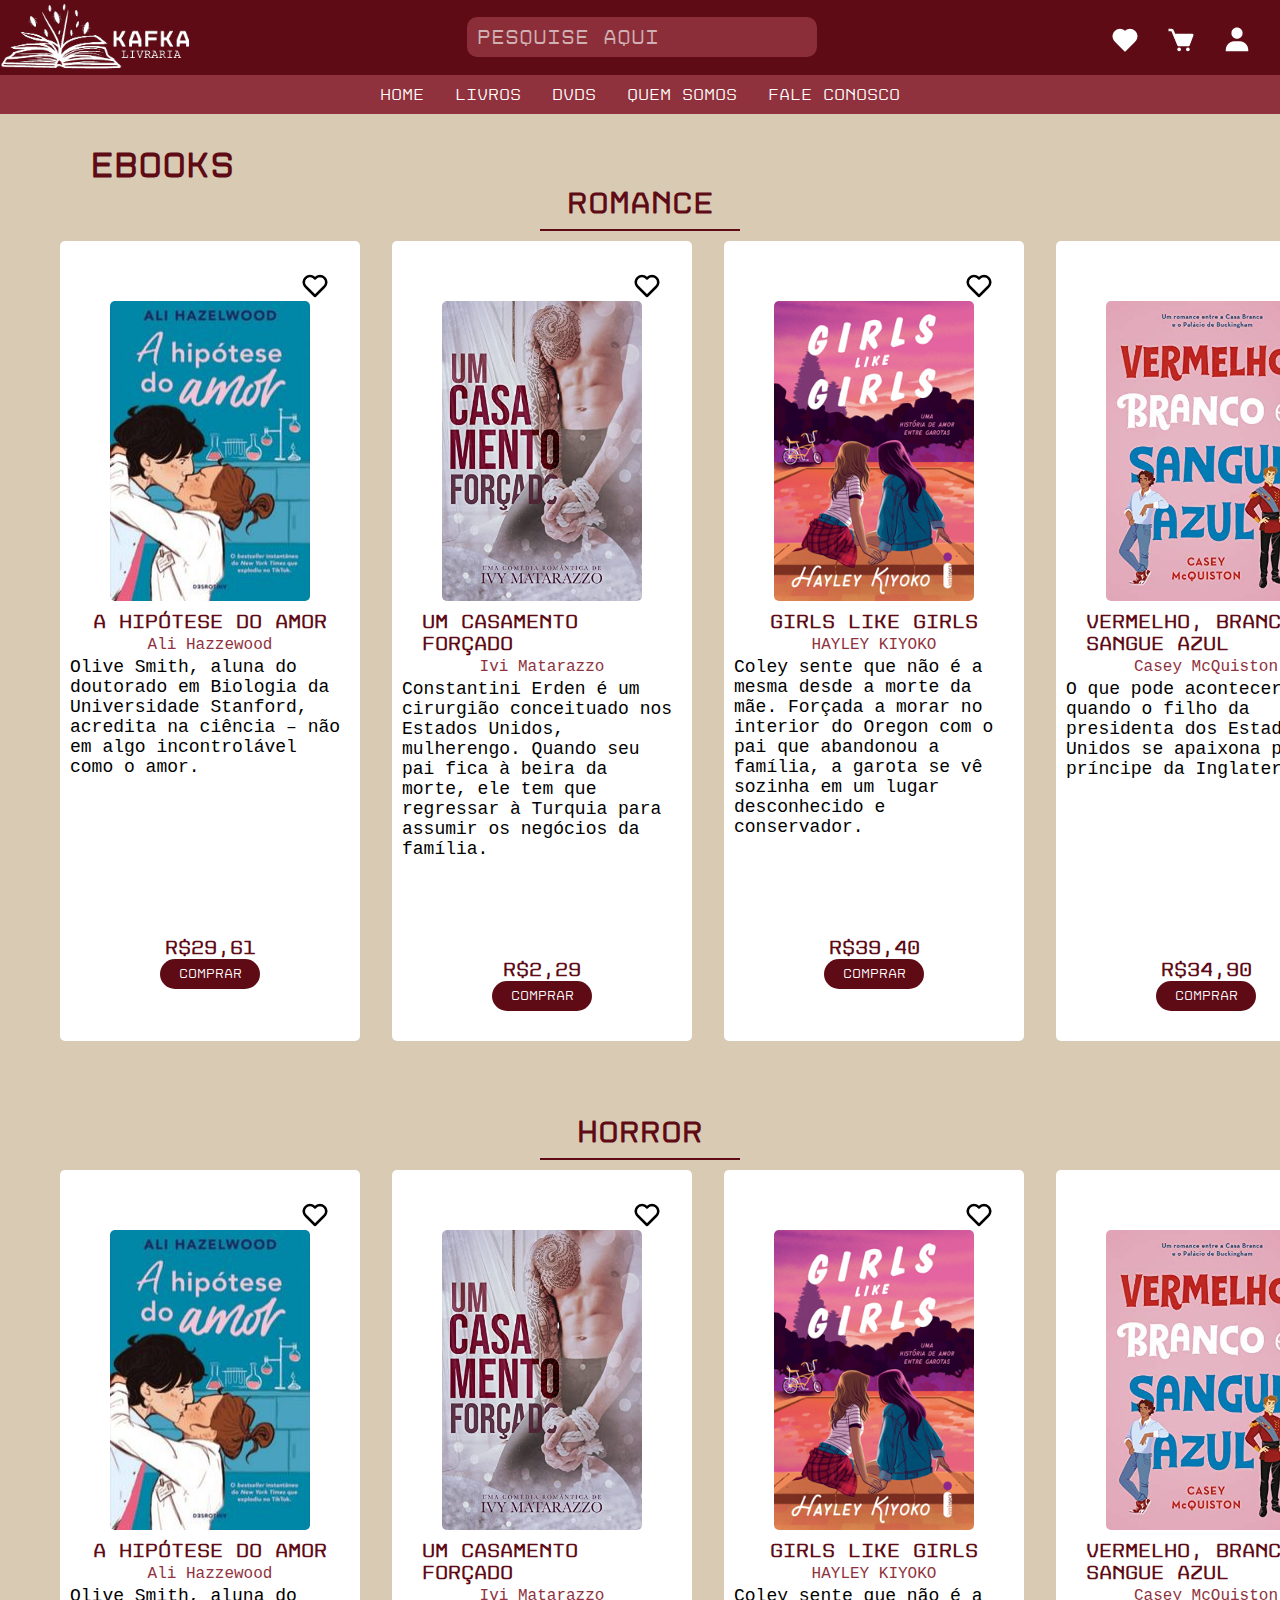
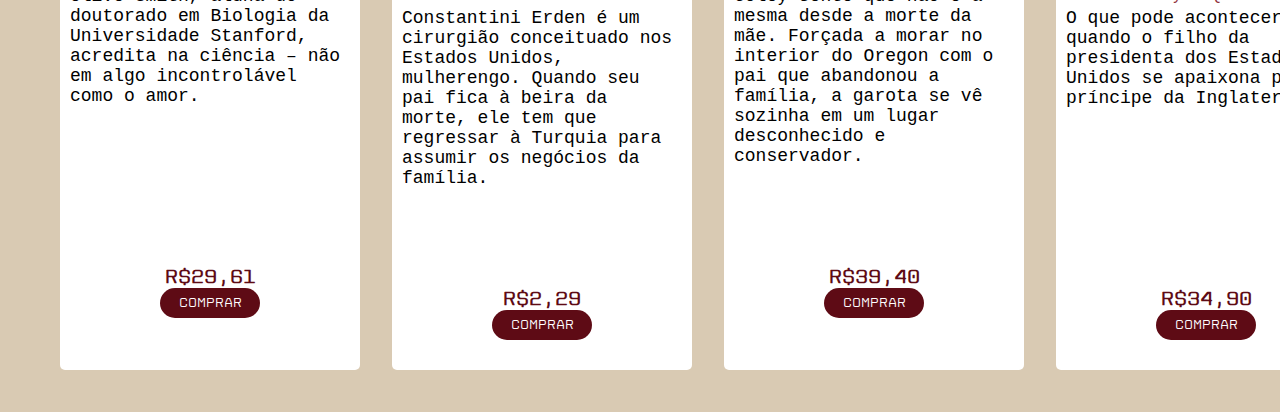
==== site/html/ebook.html @ 9cb6dac9 "ajuste livre, adição dos cards e da pagina ebook" ====
<!DOCTYPE html>
<html lang="en">

<head>
    <meta charset="UTF-8">
    <meta http-equiv="X-UA-Compatible" content="IE=edge">
    <meta name="viewport" content="width=device-width, initial-scale=1.0">
    <meta name="description" content="livrariaKafka">
    <meta name="author" content="Victoria Guimaraes">
    <meta name="keywords" content="livraria">
    <title>Ebooks</title>
    <link rel="shortcut icon" href="img/header/iconPag.png">
    <link rel="stylesheet" type="text/css" href="css/reader.css">
    <link rel="stylesheet" type="text/css" href="css/home.css">
    <link rel="stylesheet" type="text/css" href="css/ebook.css">
    <link rel="stylesheet" href="https://cdnjs.cloudflare.com/ajax/libs/font-awesome/6.3.0/css/all.min.css"
        integrity="sha512-SzlrxWUlpfuzQ+pcUCosxcglQRNAq/DZjVsC0lE40xsADsfeQoEypE+enwcOiGjk/bSuGGKHEyjSoQ1zVisanQ=="
        crossorigin="anonymous" referrerpolicy="no-referrer" />
    <script src="js/flipbook.js" defer></script>
</head>

<body>

    <header>

        <!-- Logo e caixa de pesquisa -->
        <img id="kafkaLogo" src="img/header/kafkaLogo.png">
        <div class="search_box">
            <input type="text" placeholder="Pesquise aqui">
            <i id="search" class="fa-solid fa-magnifying-glass"></i>
        </div>

        <!-- Lista de icons -->
        <ul>
            <li><a href="#" class="iconMenu"><img src="img/header/iconHeart.png"></a></li>
            <li><a href="#" class="iconMenu"><img src="img/header/iconCar.png"></a></li>
            <li><a href="#" class="iconMenu"><img src="img/header/iconUser.png"></a></li>
        </ul>

    </header>

    <!-- Menu e submenu -->
    <nav class="navigation">

        <ul>
            <li class="menuItens"><a href="home.html">Home</a></li>
            <li class="menuItens"><a href="#">Livros</a>
                <!-- Submenu -->
                <!-- <div class="div-submenu"> -->
                <ul>
                    <li class="subMenu"><a href="#">Geek</a></li>
                    <li class="subMenu"><a href="#">Ebook</a></li>
                    <li class="subMenu"><a href="#">Infantil</a></li>
                    <li class="subMenu"><a href="#">Ofertas</a></li>
                    <li class="subMenu"><a href="#">Estudos</a></li>
                    <li class="subMenu"><a href="#">Importados</a></li>
                </ul>
                </div>
            </li>
            <li class="menuItens"><a href="#">DVDs</a></li>
            <li class="menuItens"><a href="#">Quem Somos</a></li>
            <li class="menuItens"><a href="#">Fale Conosco</a></li>
        </ul>
    </nav>

    <main>
        <section>
            <div class="area-card">

                <h1>Ebooks</h1>
                <h2>Romance</h2>

                <div class="slider">
                    <div class="card">

                        <div class="fav">
                        </div>
                        <img class="imagem" src="/site/html/img/ebook/a-hipotese-do-amor.jpg" alt="">
                        <h3>A Hipótese do Amor</h3>

                        <p class="autor">Ali Hazzewood</p>
                        <div class="estrelas"><i class="fa-solid fa-star"></i>
                            <i class="fa-solid fa-star"></i>
                            <i class="fa-solid fa-star"></i>
                            <i class="fa-solid fa-star"></i>
                            <i class="fa-regular fa-star"></i>
                        </div>
                        <div class="sinopse">
                            <p>Olive Smith, aluna do doutorado em Biologia da Universidade Stanford, acredita na ciência
                                – não
                                em
                                algo incontrolável como o amor.</p>
                        </div>
                        <div class="preco">
                            <h3 class="valor">R$29,61</h3>
                        </div>
                        <a href="#"><button>Comprar</button></a>
                    </div>

                    <div class="card">

                        <div class="fav">
                        </div>
                        <img class="imagem" src="/site/html/img/ebook/ebook-casamento.jpg" alt="">
                        <h3>UM CASAMENTO FORÇADO</h3>
                        <p class="autor">Ivi Matarazzo</p>
                        <div class="estrelas"><i class="fa-solid fa-star"></i>
                            <i class="fa-solid fa-star"></i>
                            <i class="fa-solid fa-star"></i>
                            <i class="fa-solid fa-star"></i>
                            <i class="fa-regular fa-star"></i>
                        </div>
                        <div class="sinopse">
                            <p>Constantini Erden é um cirurgião conceituado nos Estados Unidos,
                                mulherengo. Quando seu pai fica à beira
                                da morte, ele tem que regressar à Turquia para assumir os negócios da família.</p>
                        </div>
                        <div class="preco">
                            <h3 class="valor">R$2,29</h3>
                        </div>
                        <a href="#"><button>Comprar</button></a>
                    </div>

                    <div class="card">

                        <div class="fav">
                        </div>
                        <img class="imagem" src="/site/html/img/ebook/girlslikegirls.jpg" alt="">
                        <h3>Girls Like Girls</h3>

                        <p class="autor">HAYLEY KIYOKO</p>
                        <div class="estrelas"><i class="fa-solid fa-star"></i>
                            <i class="fa-solid fa-star"></i>
                            <i class="fa-solid fa-star"></i>
                            <i class="fa-solid fa-star"></i>
                            <i class="fa-regular fa-star"></i>
                        </div>
                        <div class="sinopse">
                            <p>Coley sente que não é a mesma desde a morte da mãe. Forçada a morar no interior do Oregon
                                com o
                                pai que abandonou a família, a garota se vê sozinha em um lugar desconhecido e
                                conservador.</p>
                        </div>
                        <div class="preco">
                            <h3 class="valor">R$39,40</h3>
                        </div>
                        <a href="#"><button>Comprar</button></a>
                    </div>

                    <div class="card">

                        <div class="fav">
                        </div>
                        <img class="imagem" src="/site/html/img/ebook/vermelho-branco-e-sangue-azul.jpg" alt="">
                        <h3>Vermelho, branco e sangue azul</h3>

                        <p class="autor">Casey McQuiston </p>
                        <div class="estrelas"><i class="fa-solid fa-star"></i>
                            <i class="fa-solid fa-star"></i>
                            <i class="fa-solid fa-star"></i>
                            <i class="fa-solid fa-star"></i>
                            <i class="fa-regular fa-star"></i>
                        </div>
                        <div class="sinopse">
                            <p>O que pode acontecer quando o filho da presidenta dos Estados Unidos se apaixona pelo
                                príncipe da
                                Inglaterra?</p>
                        </div>
                        <div class="preco">
                            <h3 class="valor">R$34,90</h3>
                        </div>
                        <a href="#"><button>Comprar</button></a>
                    </div>


                </div>
            </div>

            <div class="area-card">

                <h2>Horror</h2>

                <div class="slider">
                    <div class="card">

                        <div class="fav">
                        </div>
                        <img class="imagem" src="/site/html/img/ebook/a-hipotese-do-amor.jpg" alt="">
                        <h3>A Hipótese do Amor</h3>

                        <p class="autor">Ali Hazzewood</p>
                        <div class="estrelas"><i class="fa-solid fa-star"></i>
                            <i class="fa-solid fa-star"></i>
                            <i class="fa-solid fa-star"></i>
                            <i class="fa-solid fa-star"></i>
                            <i class="fa-regular fa-star"></i>
                        </div>
                        <div class="sinopse">
                            <p>Olive Smith, aluna do doutorado em Biologia da Universidade Stanford, acredita na ciência
                                – não
                                em
                                algo incontrolável como o amor.</p>
                        </div>
                        <div class="preco">
                            <h3 class="valor">R$29,61</h3>
                        </div>
                        <a href="#"><button>Comprar</button></a>
                    </div>

                    <div class="card">

                        <div class="fav">
                        </div>
                        <img class="imagem" src="/site/html/img/ebook/ebook-casamento.jpg" alt="">
                        <h3>UM CASAMENTO FORÇADO</h3>
                        <p class="autor">Ivi Matarazzo</p>
                        <div class="estrelas"><i class="fa-solid fa-star"></i>
                            <i class="fa-solid fa-star"></i>
                            <i class="fa-solid fa-star"></i>
                            <i class="fa-solid fa-star"></i>
                            <i class="fa-regular fa-star"></i>
                        </div>
                        <div class="sinopse">
                            <p>Constantini Erden é um cirurgião conceituado nos Estados Unidos,
                                mulherengo. Quando seu pai fica à beira
                                da morte, ele tem que regressar à Turquia para assumir os negócios da família.</p>
                        </div>
                        <div class="preco">
                            <h3 class="valor">R$2,29</h3>
                        </div>
                        <a href="#"><button>Comprar</button></a>
                    </div>

                    <div class="card">

                        <div class="fav">
                        </div>
                        <img class="imagem" src="/site/html/img/ebook/girlslikegirls.jpg" alt="">
                        <h3>Girls Like Girls</h3>

                        <p class="autor">HAYLEY KIYOKO</p>
                        <div class="estrelas"><i class="fa-solid fa-star"></i>
                            <i class="fa-solid fa-star"></i>
                            <i class="fa-solid fa-star"></i>
                            <i class="fa-solid fa-star"></i>
                            <i class="fa-regular fa-star"></i>
                        </div>
                        <div class="sinopse">
                            <p>Coley sente que não é a mesma desde a morte da mãe. Forçada a morar no interior do Oregon
                                com o
                                pai que abandonou a família, a garota se vê sozinha em um lugar desconhecido e
                                conservador.</p>
                        </div>
                        <div class="preco">
                            <h3 class="valor">R$39,40</h3>
                        </div>
                        <a href="#"><button>Comprar</button></a>
                    </div>

                    <div class="card">

                        <div class="fav">
                        </div>
                        <img class="imagem" src="/site/html/img/ebook/vermelho-branco-e-sangue-azul.jpg" alt="">
                        <h3>Vermelho, branco e sangue azul</h3>

                        <p class="autor">Casey McQuiston </p>
                        <div class="estrelas"><i class="fa-solid fa-star"></i>
                            <i class="fa-solid fa-star"></i>
                            <i class="fa-solid fa-star"></i>
                            <i class="fa-solid fa-star"></i>
                            <i class="fa-regular fa-star"></i>
                        </div>
                        <div class="sinopse">
                            <p>O que pode acontecer quando o filho da presidenta dos Estados Unidos se apaixona pelo
                                príncipe da
                                Inglaterra?</p>
                        </div>
                        <div class="preco">
                            <h3 class="valor">R$34,90</h3>
                        </div>
                        <a href="#"><button>Comprar</button></a>
                    </div>


                </div>
            </div>
        </section>
    </main>
</body>

</html>
---- site/html/css/reader.css ----
@charset "utf-8";

/* Variaveis */
:root {
    --cor1: #5e0b15;
    --cor2: #90323d;
    --cor3: #d9cab3;
    --cor4: #bc8034;
    --cor5: #000000;
    --branco: #ffffff;
}

/* Importando fonte */
@font-face {
    font-family: disquete;
    src: url(./fonte/FontsFree-Net-Disket-Mono-Regular.ttf);
}

/* Configuração geral da página */
* {
    padding: 0;
    margin: 0;
    box-sizing: border-box;
}

/* Alterando posição e cor do header */
header {
    display: flex;
    width: 100%;
    background-color: var(--cor1);
    position: relative;
    justify-content: space-between;
}

/* Alterando tamanho e margens da logo */
#kafkaLogo {
    width: 15%;
    margin-bottom: 0.3%;
}

/* Alterando margem e estilização do ul */
header ul {
    display: flex;
    list-style: none;
    margin: 10px 5px;
}

/* Alterando margin e padding do li */
header ul li {
    margin: 15px 3px 5px 3px;
    padding-right: 10px;
}

/* Alterando padding dos icones presente no li */
header ul li img {
    padding-right: 10px;
}

/* Duração da animação do hover */
.iconMenu {
    transition: all 0.2s;
}

/* Estilização da linha do hover */
.iconMenu:hover {
    text-decoration: underline;
    border-bottom: 3px solid var(--branco);
}

/* Opacidade da linha */
.iconMenu:hover::after {
    opacity: 1;

}

/* Transição do hover */
.iconMenu::after {
    content: '';
    opacity: 0;
    transition: all 0.2s;
    height: 3px;
    background-color: var(--branco);
    position: absolute;
    bottom: 0;
    left: 0;
}

/* Definindo tamanho da barra de pesquisa */
header .search_box {
    display: flex;
    margin: auto 0;
    height: 40px;
    line-height: 35px;
}

/* Definindo propriedades da caixa do input */
header .search_box input {
    border: none;
    color: var(--branco);
    opacity: 0.9;
    border-radius: 10px;
    background-color: var(--cor2);
    height: 100%;
    padding: 0 10px;
    font-size: 20px;
    width: 350px;
}


/* Estilizando placeholder */
header .search_box input::placeholder {
    color: var(--branco);
    opacity: 0.7;
    font-family: disquete;
}

/* Estilizando icon da barra de pesquisa */
header .search_box i {
    color: var(--branco);
    font-size: 20px;
    height: 100%;
    left: 2px;
    padding: 5px;
    position: relative;
    cursor: pointer;
    transition: all 0.4s;
    z-index: 1;
}

/* Hover da caixa de pesquisa */
header .search_box i:hover {
    background-color: var(--branco);
    color: var(--cor1);
    border-radius: 50px;
}

/* Centralizando e estilizando o nav */
nav {
    display: flex;
    justify-content: center;
    background-color: var(--cor2);
    font-family: disquete;
}

/* Retirando os  icones do ul */
.navigation ul {
    list-style: none;
    padding: 0;
}

/* Estilizando cor do background dos uls */
.navigation ul {
    background-color: var(--cor2);
}

/* Deixando o li fixado */
.navigation ul li {
    display: inline;
    position: relative;
}

/* Retirnado as decorações do link e cronometrando a duração da transição */
.navigation ul li a {
    color: var(--branco);
    display: inline-block;
    text-decoration: none;
    padding: 10px;
    transition: all 0.3s;
}

/* Personalizando o hover */
.navigation ul li a:hover {
    background-color: var(--branco);
    border-radius: 40px;
}

/* Personalizando as cores do hover */
.navigation ul li a:hover {
    background-color: var(--branco);
    color: var(--cor1);
}

/* Escondendo o submenu */
.navigation ul ul {
    display: none;
    left: 0;
    position: absolute;
    z-index: 99;
}

/* Configurando o submenu para aparecer com o hover */
.navigation ul li:hover ul {
    display: block;
    position: absolute;
}

/* Estilizando o submenu */
.navigation ul ul {
    width: 150px;
    border-radius: 5px 5px 20px 20px;
}

/* Ocupando todo o bloco do submenu com um link */
.navigation ul ul li a {
    display: block;
}
---- site/html/css/home.css ----
@charset "utf-8";

Variaveis:root {
    --cor1: #5e0b15;
    --cor2: #90323d;
    --cor3: #d9cab3;
    --cor4: #bc8034;
    --cor5: #000000;
    --branco: #ffffff;
}

/* Importando fonte */
@font-face {
    font-family: disquete;
    src: url(./fonte/FontsFree-Net-Disket-Mono-Regular.ttf);
}

/* Configuração geral da página */
* {
    padding: 0;
    margin: 0;
    box-sizing: border-box;
}

/* Cor do body */
body {
    background-color: var(--cor3);
}

/* Cor dos icons */
a i {
    color: var(--cor5);
}

/* Desativando a estilização padrão do ul e pondo os objetos na mesma linha */
.icons-circulo ul {
    list-style: none;
    display: inline-flex;
    justify-content: space-around;
}

/* Posição dos icons */
.icons-circulo {
    position: absolute;
    top: 23%;
    left: 40%;
    transform: translate(-20%, -50%);

}

/* Configuração total dos icons */
.icons-circulo a {
    display: inline-flex;
    text-decoration: none;
    width: 70px;
    height: 70px;
    background-color: var(--cor4);
    margin: 0 6px;
    border-radius: 50px;
    justify-content: space-around;
    align-items: center;
    transition: 0.4s;
    font-size: 40px;
}

/* Mudando background com hover */
.icons-circulo a:hover {
    background-color: var(--cor2);
}

/* Cronometrando a transição */
.icons-circulo a i {
    transition: 0.4s all;
}

/* Rodando os icons */
.icons-circulo a:hover>i {
    transform: rotate(360deg);
}
---- site/html/css/ebook.css ----
@charset "utf-8";

/* Variaveis */
:root {
    --cor1: #5e0b15;
    --cor2: #90323d;
    --cor3: #d9cab3;
    --cor4: #bc8034;
    --cor5: #000000;
    --branco: #ffffff;
}

/* Importando fonte */
@font-face {
    font-family: disquete;
    src: url(./fonte/FontsFree-Net-Disket-Mono-Regular.ttf);
}

body {
    background-color: var(--cor3);
}

.area-card {
    padding: 2rem 0;
    padding: 2rem 0;
    margin-left: 50px;
}

.area-card h1 {
    font-family: disquete;
    font-size: 35px;
    color: var(--cor1);
    margin-left: 40px;
}

.area-card h2 {
    font-family: disquete;
    color: var(--cor1);
    font-weight: 300px;
    font-size: 30px;
    position: relative;
    margin-bottom: 3rem;
    margin-bottom: 10px;
    margin-left: -50px;
    text-align: center;
}

.area-card h2::after {
    content: "";
    position: absolute;
    width: 200px;
    height: 2px;
    background-color: var(--cor1);
    bottom: -10px;
    left: 0;
    right: 0;
    margin: auto;
}

.area-card  h3 {
    color: var(--cor1);
    font-family: disquete;
}

.valor h3 {
    color: var(--cor1);
    font-family: disquete;
    margin-bottom: 10px;
}

.slider {
    display: flex;
}

.slider .card {
    background-color: var(--branco);
    border-radius: 5px;
    margin: 10px;
    margin-right: 22px;
    padding: 30px;
    box-shadow: 0px 4px -5px rgba(0, 0, 0, 0.75);
    box-shadow: 0px 4px -5px rgba(0, 0, 0, 0.75);
    box-shadow: 0px 4px -5px rgba(0, 0, 0, 0.75);
    width: 300px;
   left: 100%;
    display: flex;
    flex-direction: column;
    align-items: center;
}

.slider .card .imagem {
    width: 200px;
    height: 300px;
    border-radius: 5px;
    margin-bottom: 10px;
}

.slider .card .fav {
    background-image: url(/site/html/img/ebook/heart-regular-24.png);
    height: 30px;
    width: 30px;
    background-size: 30px;
    display: flex;
    place-self: flex-end;
    transition: 0.3 all ease;
    cursor: pointer;
}

.slider .card .fav:hover {
    background-image: url(/site/html/img/ebook/heart-solid-24.png);
}

.estrelas i {
    color: #bc8034;
    margin-top: 15px;
}

.card .sinopse {
    font-family: 'Courier New', Courier, monospace;
    font-size: 18px;
    width: 280px;
    height: 280px;
}

.card .autor {
    font-family: 'Courier New', Courier, monospace;
    color: var(--cor2);
    margin: 3px;
}

.card button {
    width: 100px;
    height: 30px;
    border-radius: 50px;
    border: none;
    font-family: disquete;
    color: var(--branco);
    text-align: center;
    background-color: var(--cor1);
}

.card button:hover {
    background-color: var(--cor2);
    font-family: disquete;
    font-size: 15px;
    font-weight: 550;
    color: var(--branco);
    border-radius: 40px;
}
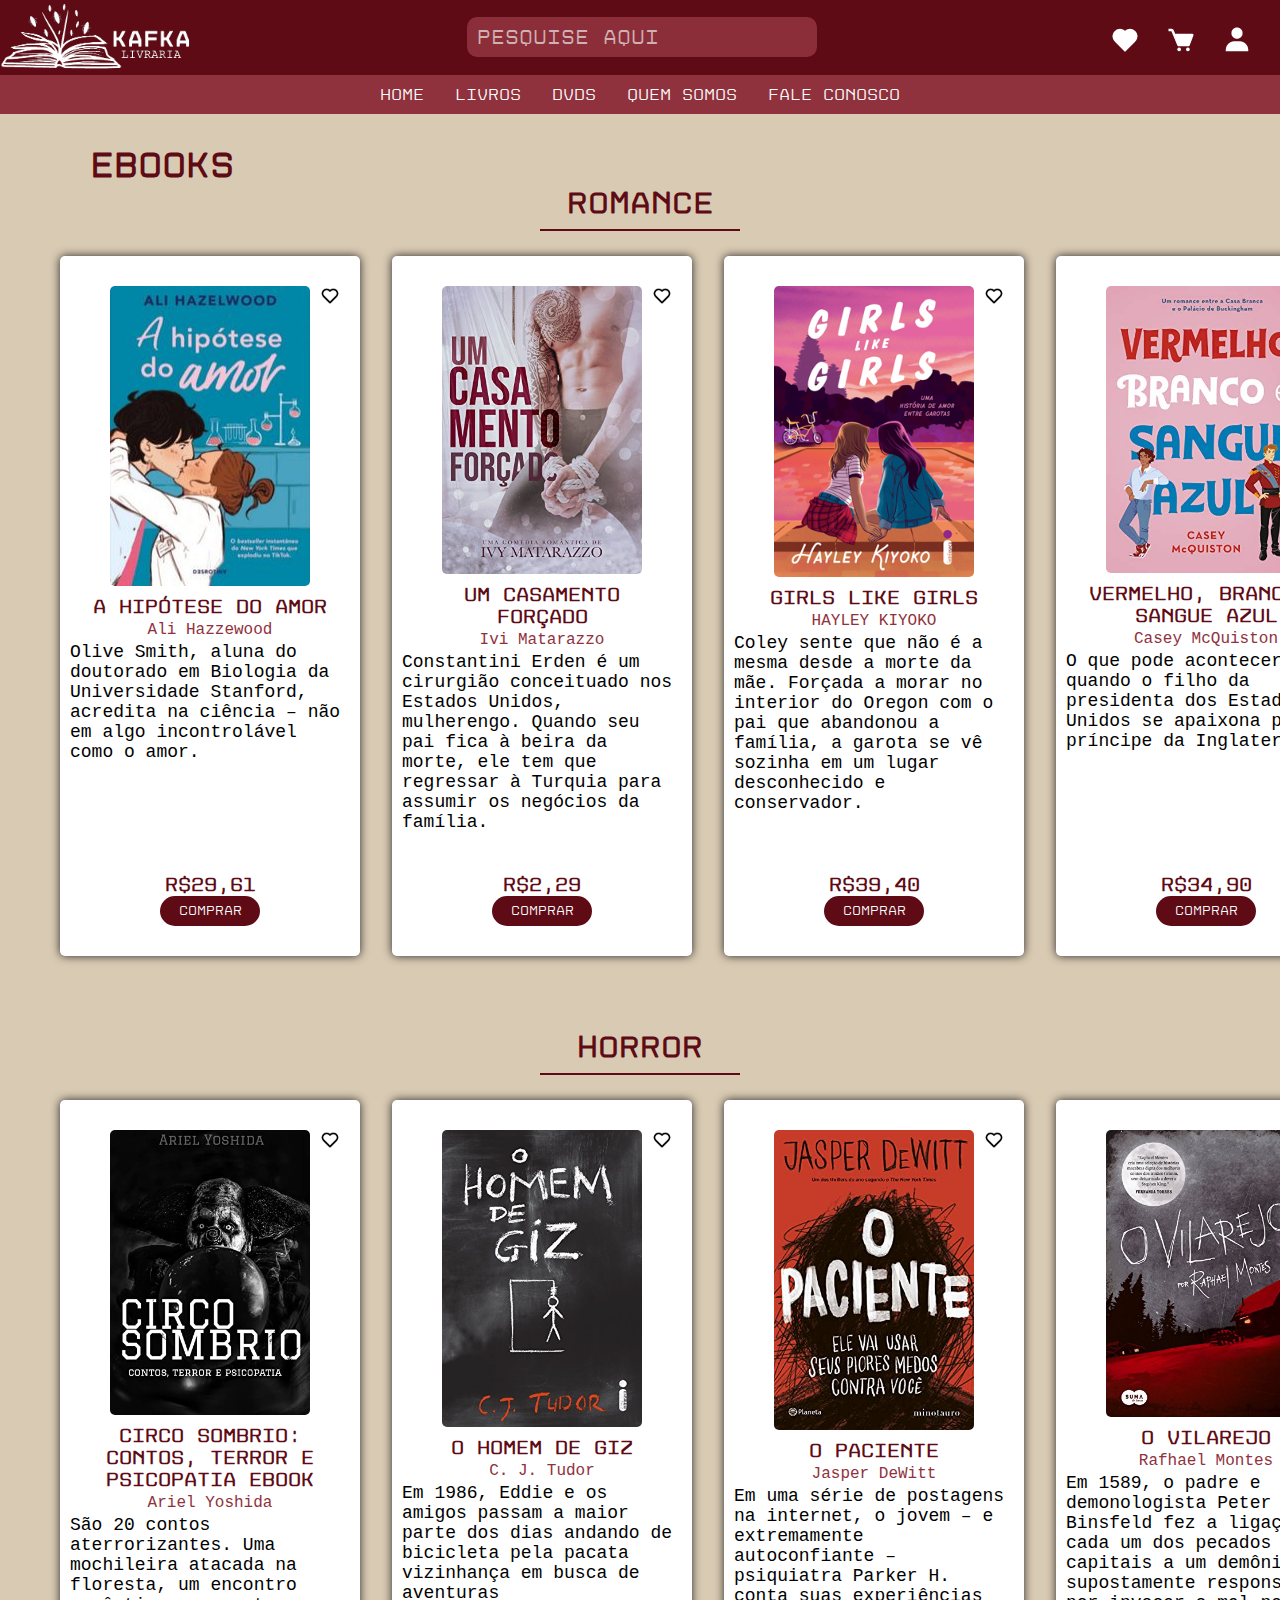
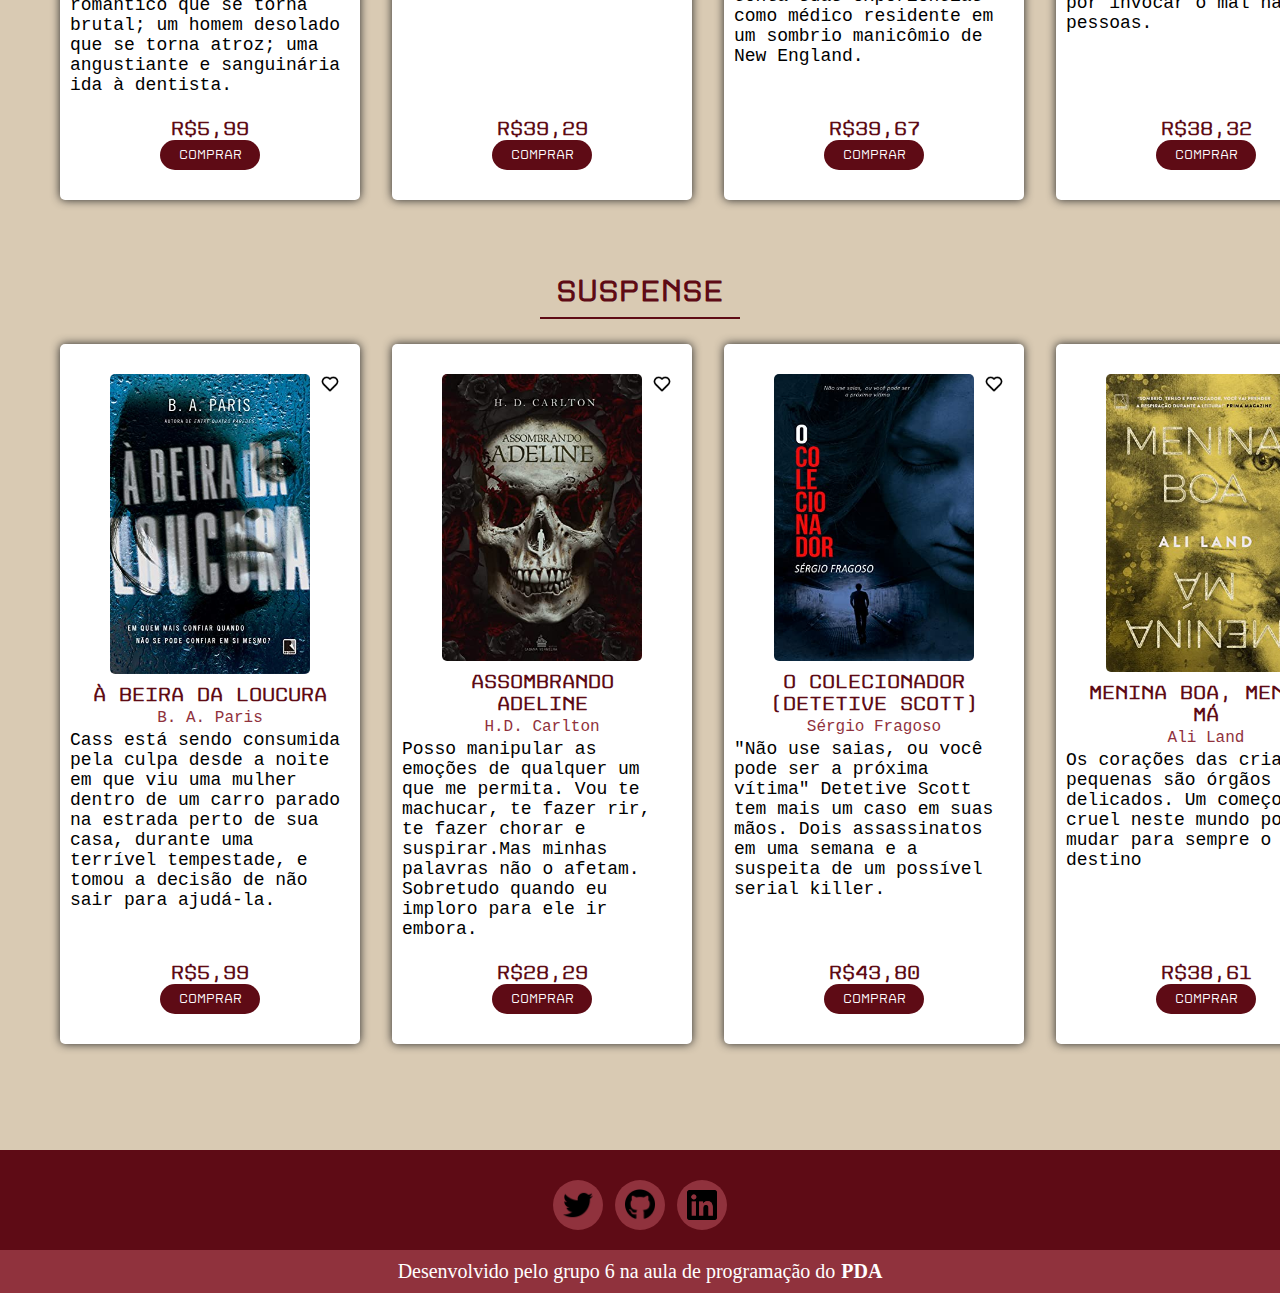
==== commit e5f0bda1: "add footer, debug img e comentarios" ====
--- a/site/html/ebook.html
+++ b/site/html/ebook.html
@@ -13,6 +13,7 @@
     <link rel="stylesheet" type="text/css" href="css/reader.css">
     <link rel="stylesheet" type="text/css" href="css/home.css">
     <link rel="stylesheet" type="text/css" href="css/ebook.css">
+    <link rel="stylesheet" type="text/css" href="css/footer.css">
     <link rel="stylesheet" href="https://cdnjs.cloudflare.com/ajax/libs/font-awesome/6.3.0/css/all.min.css"
         integrity="sha512-SzlrxWUlpfuzQ+pcUCosxcglQRNAq/DZjVsC0lE40xsADsfeQoEypE+enwcOiGjk/bSuGGKHEyjSoQ1zVisanQ=="
         crossorigin="anonymous" referrerpolicy="no-referrer" />
@@ -66,11 +67,13 @@
     <main>
         <section>
             <div class="area-card">
-
+                <!-- Card Romance -->
                 <h1>Ebooks</h1>
                 <h2>Romance</h2>
 
                 <div class="slider">
+
+                    <!-- Card 1 -->
                     <div class="card">
 
                         <div class="fav">
@@ -97,6 +100,7 @@
                         <a href="#"><button>Comprar</button></a>
                     </div>
 
+                    <!-- Card 2 -->
                     <div class="card">
 
                         <div class="fav">
@@ -121,6 +125,7 @@
                         <a href="#"><button>Comprar</button></a>
                     </div>
 
+                    <!-- Card 3 -->
                     <div class="card">
 
                         <div class="fav">
@@ -147,6 +152,7 @@
                         <a href="#"><button>Comprar</button></a>
                     </div>
 
+                    <!-- Card 4 -->
                     <div class="card">
 
                         <div class="fav">
@@ -175,109 +181,114 @@
 
                 </div>
             </div>
-
+        </section>
+
+        <section>
+            <!-- Card Horror -->
             <div class="area-card">
 
                 <h2>Horror</h2>
 
                 <div class="slider">
-                    <div class="card">
-
-                        <div class="fav">
-                        </div>
-                        <img class="imagem" src="/site/html/img/ebook/a-hipotese-do-amor.jpg" alt="">
-                        <h3>A Hipótese do Amor</h3>
-
-                        <p class="autor">Ali Hazzewood</p>
-                        <div class="estrelas"><i class="fa-solid fa-star"></i>
-                            <i class="fa-solid fa-star"></i>
-                            <i class="fa-solid fa-star"></i>
-                            <i class="fa-solid fa-star"></i>
-                            <i class="fa-regular fa-star"></i>
-                        </div>
-                        <div class="sinopse">
-                            <p>Olive Smith, aluna do doutorado em Biologia da Universidade Stanford, acredita na ciência
-                                – não
-                                em
-                                algo incontrolável como o amor.</p>
-                        </div>
-                        <div class="preco">
-                            <h3 class="valor">R$29,61</h3>
-                        </div>
-                        <a href="#"><button>Comprar</button></a>
-                    </div>
-
-                    <div class="card">
-
-                        <div class="fav">
-                        </div>
-                        <img class="imagem" src="/site/html/img/ebook/ebook-casamento.jpg" alt="">
-                        <h3>UM CASAMENTO FORÇADO</h3>
-                        <p class="autor">Ivi Matarazzo</p>
-                        <div class="estrelas"><i class="fa-solid fa-star"></i>
-                            <i class="fa-solid fa-star"></i>
-                            <i class="fa-solid fa-star"></i>
-                            <i class="fa-solid fa-star"></i>
-                            <i class="fa-regular fa-star"></i>
-                        </div>
-                        <div class="sinopse">
-                            <p>Constantini Erden é um cirurgião conceituado nos Estados Unidos,
-                                mulherengo. Quando seu pai fica à beira
-                                da morte, ele tem que regressar à Turquia para assumir os negócios da família.</p>
-                        </div>
-                        <div class="preco">
-                            <h3 class="valor">R$2,29</h3>
-                        </div>
-                        <a href="#"><button>Comprar</button></a>
-                    </div>
-
-                    <div class="card">
-
-                        <div class="fav">
-                        </div>
-                        <img class="imagem" src="/site/html/img/ebook/girlslikegirls.jpg" alt="">
-                        <h3>Girls Like Girls</h3>
-
-                        <p class="autor">HAYLEY KIYOKO</p>
-                        <div class="estrelas"><i class="fa-solid fa-star"></i>
-                            <i class="fa-solid fa-star"></i>
-                            <i class="fa-solid fa-star"></i>
-                            <i class="fa-solid fa-star"></i>
-                            <i class="fa-regular fa-star"></i>
-                        </div>
-                        <div class="sinopse">
-                            <p>Coley sente que não é a mesma desde a morte da mãe. Forçada a morar no interior do Oregon
-                                com o
-                                pai que abandonou a família, a garota se vê sozinha em um lugar desconhecido e
-                                conservador.</p>
-                        </div>
-                        <div class="preco">
-                            <h3 class="valor">R$39,40</h3>
-                        </div>
-                        <a href="#"><button>Comprar</button></a>
-                    </div>
-
-                    <div class="card">
-
-                        <div class="fav">
-                        </div>
-                        <img class="imagem" src="/site/html/img/ebook/vermelho-branco-e-sangue-azul.jpg" alt="">
-                        <h3>Vermelho, branco e sangue azul</h3>
-
-                        <p class="autor">Casey McQuiston </p>
-                        <div class="estrelas"><i class="fa-solid fa-star"></i>
-                            <i class="fa-solid fa-star"></i>
-                            <i class="fa-solid fa-star"></i>
-                            <i class="fa-solid fa-star"></i>
-                            <i class="fa-regular fa-star"></i>
-                        </div>
-                        <div class="sinopse">
-                            <p>O que pode acontecer quando o filho da presidenta dos Estados Unidos se apaixona pelo
-                                príncipe da
-                                Inglaterra?</p>
-                        </div>
-                        <div class="preco">
-                            <h3 class="valor">R$34,90</h3>
+
+                     <!-- Card 1 -->
+                    <div class="card">
+
+                        <div class="fav">
+                        </div>
+                        <img class="imagem" src="img/ebook/circo-sombrio.jpg" alt="">
+                        <h3>Circo Sombrio: contos, terror e psicopatia eBook</h3>
+
+                        <p class="autor">Ariel Yoshida </p>
+                        <div class="estrelas"><i class="fa-solid fa-star"></i>
+                            <i class="fa-solid fa-star"></i>
+                            <i class="fa-solid fa-star"></i>
+                            <i class="fa-solid fa-star"></i>
+                            <i class="fa-regular fa-star"></i>
+                        </div>
+                        <div class="sinopse">
+                            <p> São 20 contos aterrorizantes. Uma mochileira atacada na floresta, um encontro romântico
+                                que se torna brutal; um homem desolado que se torna atroz; uma angustiante e sanguinária
+                                ida à dentista.</p>
+                        </div>
+                        <div class="preco">
+                            <h3 class="valor">R$5,99</h3>
+                        </div>
+                        <a href="#"><button>Comprar</button></a>
+                    </div>
+
+                    <!-- Card 2 -->
+                    <div class="card">
+
+                        <div class="fav">
+                        </div>
+                        <img class="imagem" src="/site/html/img/ebook/o-homem-de-giz.jpg" alt="">
+                        <h3>O homem de giz</h3>
+                        <p class="autor">C. J. Tudor</p>
+                        <div class="estrelas"><i class="fa-solid fa-star"></i>
+                            <i class="fa-solid fa-star"></i>
+                            <i class="fa-solid fa-star"></i>
+                            <i class="fa-solid fa-star"></i>
+                            <i class="fa-regular fa-star"></i>
+                        </div>
+                        <div class="sinopse">
+                            <p>Em 1986, Eddie e os amigos passam a maior parte dos dias andando de bicicleta pela pacata
+                                vizinhança em busca de aventuras</p>
+                        </div>
+                        <div class="preco">
+                            <h3 class="valor">R$39,29</h3>
+                        </div>
+                        <a href="#"><button>Comprar</button></a>
+                    </div>
+
+                    <!-- Card 3 -->
+                    <div class="card">
+
+                        <div class="fav">
+                        </div>
+                        <img class="imagem" src="/site/html/img/ebook/o-paciente.jpg" alt="">
+                        <h3>O paciente</h3>
+
+                        <p class="autor">Jasper DeWitt</p>
+                        <div class="estrelas"><i class="fa-solid fa-star"></i>
+                            <i class="fa-solid fa-star"></i>
+                            <i class="fa-solid fa-star"></i>
+                            <i class="fa-solid fa-star"></i>
+                            <i class="fa-regular fa-star"></i>
+                        </div>
+                        <div class="sinopse">
+                            <p>Em uma série de postagens na internet, o jovem – e extremamente autoconfiante –
+                                psiquiatra Parker H. conta suas experiências como médico residente em um sombrio
+                                manicômio de New England.</p>
+                        </div>
+                        <div class="preco">
+                            <h3 class="valor">R$39,67</h3>
+                        </div>
+                        <a href="#"><button>Comprar</button></a>
+                    </div>
+
+
+                    <!-- Card 4 -->
+                    <div class="card">
+
+                        <div class="fav">
+                        </div>
+                        <img class="imagem" src="/site/html/img/ebook/o-vilarejo.jpg" alt="">
+                        <h3>O Vilarejo</h3>
+
+                        <p class="autor">Rafhael Montes</p>
+                        <div class="estrelas"><i class="fa-solid fa-star"></i>
+                            <i class="fa-solid fa-star"></i>
+                            <i class="fa-solid fa-star"></i>
+                            <i class="fa-solid fa-star"></i>
+                            <i class="fa-regular fa-star"></i>
+                        </div>
+                        <div class="sinopse">
+                            <p>Em 1589, o padre e demonologista Peter Binsfeld fez a ligação de cada um dos pecados
+                                capitais a um demônio, supostamente responsável por invocar o mal nas pessoas.</p>
+                        </div>
+                        <div class="preco">
+                            <h3 class="valor">R$38,32</h3>
                         </div>
                         <a href="#"><button>Comprar</button></a>
                     </div>
@@ -286,6 +297,143 @@
                 </div>
             </div>
         </section>
+
+        <section>
+
+            <!-- Card Suspense -->
+            <div class="area-card">
+
+                <h2>Suspense</h2>
+
+                <div class="slider">
+
+                    <!-- Card 1 -->
+                    <div class="card">
+
+                        <div class="fav">
+                        </div>
+                        <img class="imagem" src="img/ebook//a-beira-da-loucura.jpg" alt="">
+                        <h3>À beira da loucura</h3>
+
+                        <p class="autor"> B. A. Paris</p>
+                        <div class="estrelas"><i class="fa-solid fa-star"></i>
+                            <i class="fa-solid fa-star"></i>
+                            <i class="fa-solid fa-star"></i>
+                            <i class="fa-solid fa-star"></i>
+                            <i class="fa-regular fa-star"></i>
+                        </div>
+                        <div class="sinopse">
+                            <p> Cass está sendo consumida pela culpa desde a noite em que viu uma mulher dentro de um
+                                carro parado na estrada perto de sua casa, durante uma terrível tempestade, e tomou a
+                                decisão de não sair para ajudá-la.</p>
+                        </div>
+                        <div class="preco">
+                            <h3 class="valor">R$5,99</h3>
+                        </div>
+                        <a href="#"><button>Comprar</button></a>
+                    </div>
+
+
+                    <!-- Card 2 -->
+                    <div class="card">
+
+                        <div class="fav">
+                        </div>
+                        <img class="imagem" src="/site/html/img/ebook/assombrando-adeline.jpg" alt="">
+                        <h3>Assombrando Adeline</h3>
+                        <p class="autor"> H.D. Carlton </p>
+                        <div class="estrelas"><i class="fa-solid fa-star"></i>
+                            <i class="fa-solid fa-star"></i>
+                            <i class="fa-solid fa-star"></i>
+                            <i class="fa-solid fa-star"></i>
+                            <i class="fa-regular fa-star"></i>
+                        </div>
+                        <div class="sinopse">
+                            <p>Posso manipular as emoções de qualquer um que me permita.
+                                Vou te machucar, te fazer rir, te fazer chorar e suspirar.Mas minhas palavras não o
+                                afetam. Sobretudo quando eu imploro para ele ir embora.</p>
+                        </div>
+                        <div class="preco">
+                            <h3 class="valor">R$28,29</h3>
+                        </div>
+                        <a href="#"><button>Comprar</button></a>
+                    </div>
+
+
+                    <!-- Card 3 -->
+                    <div class="card">
+
+                        <div class="fav">
+                        </div>
+                        <img class="imagem" src="/site/html/img/ebook/o-colecionador.jpg" alt="">
+                        <h3>O colecionador (Detetive Scott)</h3>
+
+                        <p class="autor">Sérgio Fragoso</p>
+                        <div class="estrelas"><i class="fa-solid fa-star"></i>
+                            <i class="fa-solid fa-star"></i>
+                            <i class="fa-solid fa-star"></i>
+                            <i class="fa-solid fa-star"></i>
+                            <i class="fa-regular fa-star"></i>
+                        </div>
+                        <div class="sinopse">
+                            <p>"Não use saias, ou você pode ser a próxima vítima" Detetive Scott tem mais um caso em
+                                suas mãos. Dois assassinatos em uma semana e a suspeita de um possível serial killer.
+                            </p>
+                        </div>
+                        <div class="preco">
+                            <h3 class="valor">R$43,80</h3>
+                        </div>
+                        <a href="#"><button>Comprar</button></a>
+                    </div>
+
+
+                    <!-- Card 4 -->
+                    <div class="card">
+
+                        <div class="fav">
+                        </div>
+                        <img class="imagem" src="/site/html/img/ebook/menina-boa-menina-ma.jpg" alt="">
+                        <h3>Menina boa, menina má</h3>
+
+                        <p class="autor">Ali Land</p>
+                        <div class="estrelas"><i class="fa-solid fa-star"></i>
+                            <i class="fa-solid fa-star"></i>
+                            <i class="fa-solid fa-star"></i>
+                            <i class="fa-solid fa-star"></i>
+                            <i class="fa-regular fa-star"></i>
+                        </div>
+                        <div class="sinopse">
+                            <p>Os corações das crianças pequenas são órgãos delicados. Um começo cruel neste mundo pode
+                                mudar para sempre o seu destino</p>
+                        </div>
+                        <div class="preco">
+                            <h3 class="valor">R$38,61</h3>
+                        </div>
+                        <a href="#"><button>Comprar</button></a>
+                    </div>
+
+
+                </div>
+            </div>
+        </section>
+
+        <!-- Footer -->
+        <footer>
+            <div class="area-footer">
+
+                <div class="i-r">
+                    <a href="#"><img src="img/footer/twitter.png" alt=""></i></a>
+                    <a href="#"><img src="img/footer/github.png" alt=""></a>
+                    <a href="#"><img src="img/footer/linkedin.png" alt=""></a>
+                </div>
+            </div>
+            <div class="pFooter">
+                <p>Desenvolvido pelo grupo 6 na aula de programação do <a href="">PDA</a> </p>
+            </div>
+
+
+        </footer>
+
     </main>
 </body>
 
--- a/site/html/css/home.css
+++ b/site/html/css/home.css
@@ -48,6 +48,11 @@
 
 }
 
+.icons-circulo img {
+    width: 50px;
+   height: 50px;
+}
+
 /* Configuração total dos icons */
 .icons-circulo a {
     display: inline-flex;
@@ -60,7 +65,7 @@
     justify-content: space-around;
     align-items: center;
     transition: 0.4s;
-    font-size: 40px;
+    font-size: 70px;
 }
 
 /* Mudando background com hover */
@@ -69,11 +74,11 @@
 }
 
 /* Cronometrando a transição */
-.icons-circulo a i {
+.icons-circulo a img {
     transition: 0.4s all;
 }
 
 /* Rodando os icons */
-.icons-circulo a:hover>i {
+.icons-circulo a:hover>img {
     transform: rotate(360deg);
 }--- a/site/html/css/ebook.css
+++ b/site/html/css/ebook.css
@@ -16,16 +16,19 @@
     src: url(./fonte/FontsFree-Net-Disket-Mono-Regular.ttf);
 }
 
+/* Backgroun da pagina */
 body {
     background-color: var(--cor3);
 }
 
+/* Area do card */
 .area-card {
     padding: 2rem 0;
     padding: 2rem 0;
     margin-left: 50px;
 }
 
+/* Estilizando h1 */
 .area-card h1 {
     font-family: disquete;
     font-size: 35px;
@@ -33,6 +36,7 @@
     margin-left: 40px;
 }
 
+/* Estilizando h2 */
 .area-card h2 {
     font-family: disquete;
     color: var(--cor1);
@@ -45,6 +49,7 @@
     text-align: center;
 }
 
+/* Estilizando linha */
 .area-card h2::after {
     content: "";
     position: absolute;
@@ -57,37 +62,48 @@
     margin: auto;
 }
 
-.area-card  h3 {
+/* Estilizando h3 */
+.area-card h3 {
     color: var(--cor1);
     font-family: disquete;
+    text-align: center;
 }
 
+/* Estilizando o h3 só do valor */
 .valor h3 {
     color: var(--cor1);
     font-family: disquete;
     margin-bottom: 10px;
 }
 
+/* Displey da div */
 .slider {
     display: flex;
 }
 
+/* Tamanho e estilização do card. */
 .slider .card {
     background-color: var(--branco);
     border-radius: 5px;
     margin: 10px;
     margin-right: 22px;
+    margin-top: 25px;
     padding: 30px;
-    box-shadow: 0px 4px -5px rgba(0, 0, 0, 0.75);
-    box-shadow: 0px 4px -5px rgba(0, 0, 0, 0.75);
-    box-shadow: 0px 4px -5px rgba(0, 0, 0, 0.75);
+    box-shadow: 0 0 10px rgb(41, 41, 41);
     width: 300px;
-   left: 100%;
+    height: 700px;
     display: flex;
     flex-direction: column;
     align-items: center;
 }
 
+/* Hover do card */
+.slider .card:hover {
+    transform: translateY(-10px);
+    box-shadow: 0 5px 10px rgba(0, 0, 0, .2);
+}
+
+/* Tamanho da capa dos livros */
 .slider .card .imagem {
     width: 200px;
     height: 300px;
@@ -95,26 +111,32 @@
     margin-bottom: 10px;
 }
 
+/* Icon de Favorito */
 .slider .card .fav {
+    position: absolute;
     background-image: url(/site/html/img/ebook/heart-regular-24.png);
-    height: 30px;
-    width: 30px;
-    background-size: 30px;
+    height: 20px;
+    width: 20px;
+    background-size: 20px;
+    margin-right: -10px;
     display: flex;
     place-self: flex-end;
     transition: 0.3 all ease;
     cursor: pointer;
 }
 
+/* Hover do icon de favorito */
 .slider .card .fav:hover {
     background-image: url(/site/html/img/ebook/heart-solid-24.png);
 }
 
+/* Estilização das estrelas */
 .estrelas i {
     color: #bc8034;
     margin-top: 15px;
 }
 
+/* Estilização da sinopse */
 .card .sinopse {
     font-family: 'Courier New', Courier, monospace;
     font-size: 18px;
@@ -122,12 +144,14 @@
     height: 280px;
 }
 
+/* Estilização do p autor */
 .card .autor {
     font-family: 'Courier New', Courier, monospace;
     color: var(--cor2);
     margin: 3px;
 }
 
+/* Botão do card */
 .card button {
     width: 100px;
     height: 30px;
@@ -139,6 +163,7 @@
     background-color: var(--cor1);
 }
 
+/* Hover botão */
 .card button:hover {
     background-color: var(--cor2);
     font-family: disquete;
--- a/site/html/css/footer.css
+++ b/site/html/css/footer.css
@@ -0,0 +1,83 @@
+/* Definindo backgroun e margin do footer */
+footer {
+    background-color: var(--cor1);
+    margin-top: 5%;
+}
+
+/* Tamanho do Footer */
+.area-footer {
+    width: 100%;
+    padding: 30px 30px 20px;
+}
+
+/* Alinhamento dos Icons */
+.i-r {
+    display: flex;
+    justify-content: center;
+}
+
+/* Tamanho dos Icons */
+.i-r img {
+    width: 30px;
+    margin: 5px;
+}
+
+/* Declarando as decorações do link como none */
+.i-r a {
+    display: inline-flex;
+    text-decoration: none;
+}
+
+/* Circulo do Icon */
+.i-r a {
+    display: inline-flex;
+    text-decoration: none;
+    width: 50px;
+    height: 50px;
+    background-color: var(--cor2);
+    margin: 0 6px;
+    border-radius: 50px;
+    justify-content: space-around;
+    align-items: center;
+    transition: 0.4s;
+    font-size: 70px;
+}
+
+/* Cor do hover */
+.i-r a:hover {
+    background-color: var(--branco);
+}
+
+/* Duração da animação */
+.i-r a img {
+    transition: 00.4s all;
+}
+
+/* Modelo de animação */
+.i-r a:hover>img {
+    transform: rotate(360deg);
+}
+
+/* Definição do Background e tamanho da div */
+.pFooter {
+    background-color: var(--cor2);
+    padding: 10px 10px 10px;
+}
+
+/* Alinhando ao centro e declarando cor da fonte. */
+.pFooter p {
+    display: flex;
+    justify-content: center;
+    text-align: center;
+    color: var(--branco);
+    font-size: 20px;
+}
+
+/* Desabilitando a decoração do link e pondo em negrito. */
+.pFooter p a {
+    text-decoration: none;
+    color: var(--branco);
+    font-weight: 550;
+    margin-left: 6px;
+    cursor: pointer;
+}